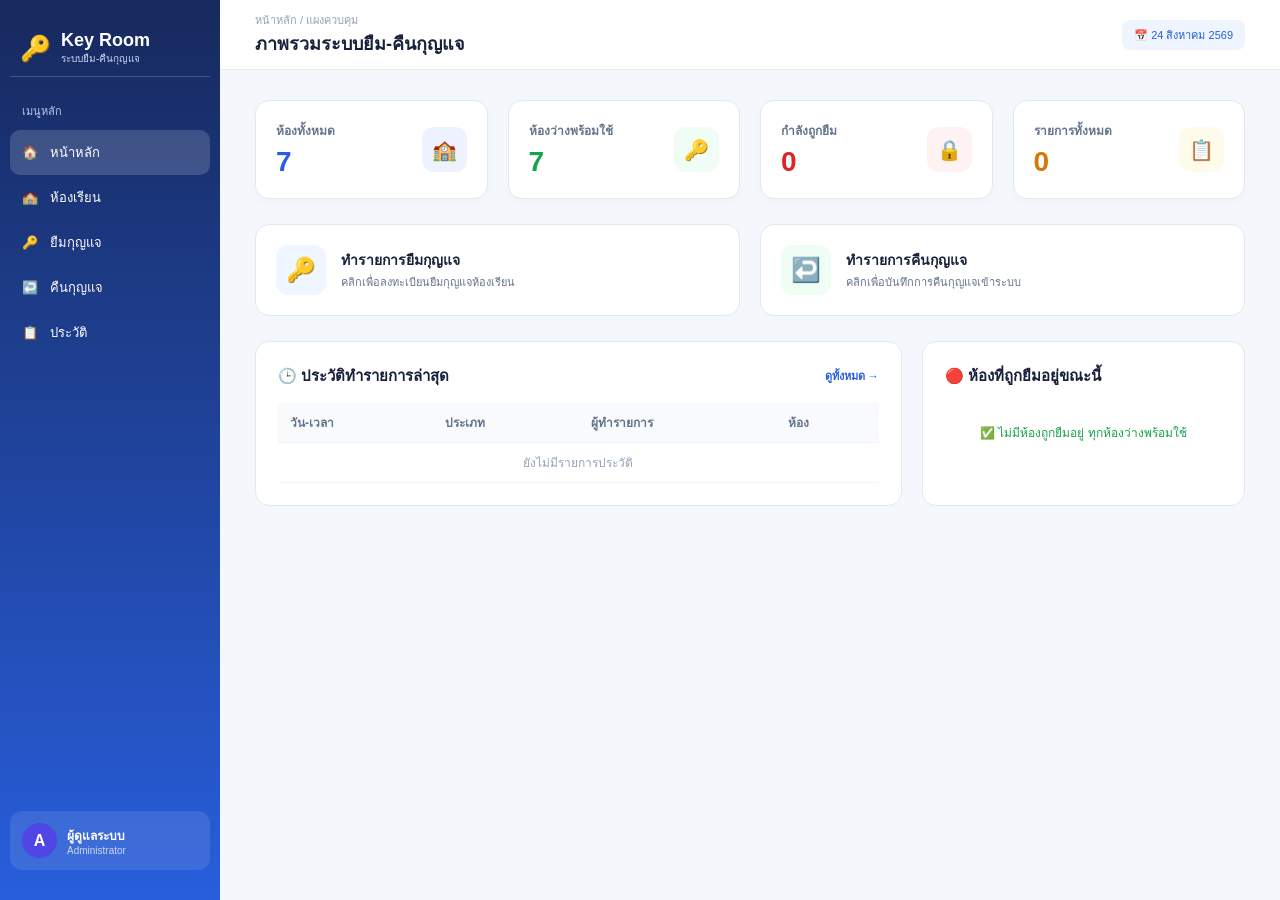
==== index.html @ a9593685 "Add files via upload" ====
<!DOCTYPE html>
<html lang="th">
<head>
    <meta charset="UTF-8">
    <meta name="viewport" content="width=device-width, initial-scale=1.0">
    <title>หน้าหลัก | Key Room</title>
    <style>
        * { margin: 0; padding: 0; box-sizing: border-box; }
        body { font-family: Arial, sans-serif; background: #f4f7fb; color: #17213a; }

        /* SIDEBAR */
        .sidebar { position: fixed; left: 0; top: 0; width: 220px; height: 100vh; background: linear-gradient(180deg, #17295d, #285edc); color: white; padding: 20px 10px; display: flex; flex-direction: column; justify-content: space-between; }
        .logo { display: flex; align-items: center; gap: 10px; padding: 10px; margin-bottom: 25px; border-bottom: 1px solid rgba(255,255,255,.2); }
        .logo-icon { font-size: 25px; }
        .logo h1 { font-size: 18px; }
        .logo p { font-size: 10px; color: #cbd6f2; }
        .menu-title { font-size: 11px; color: #b8c7ed; padding: 0 12px 10px; }
        .menu a { display: flex; align-items: center; gap: 12px; height: 45px; padding: 0 12px; color: white; text-decoration: none; border-radius: 10px; font-size: 13px; }
        .menu a:hover, .menu a.active { background: rgba(255,255,255,.16); }
        .admin-profile { background: rgba(255,255,255,0.1); padding: 12px; border-radius: 12px; display: flex; align-items: center; gap: 10px; margin-bottom: 10px; }
        .admin-avatar { width: 35px; height: 35px; background: #4f46e5; border-radius: 50%; display: flex; align-items: center; justify-content: center; font-weight: bold; }

        /* MAIN */
        .main { margin-left: 220px; min-height: 100vh; }
        .header { height: 70px; background: white; border-bottom: 1px solid #e5e9f0; display: flex; align-items: center; justify-content: space-between; padding: 0 35px; }
        .header h2 { font-size: 18px; }
        .date { background: #eef5ff; color: #2861d7; padding: 6px 12px; border-radius: 8px; font-size: 11px; }

        /* CONTENT Layout */
        .content { padding: 30px 35px; display: flex; flex-direction: column; gap: 25px; }
        
        /* STATS GRID */
        .stats-grid { display: grid; grid-template-columns: repeat(auto-fit, minmax(200px, 1fr)); gap: 20px; }
        .stat-card { background: white; border-radius: 14px; padding: 20px; border: 1px solid #e2e8f1; box-shadow: 0 4px 12px rgba(0,0,0,0.02); display: flex; align-items: center; justify-content: space-between; }
        .stat-info h3 { font-size: 12px; color: #64748b; margin-bottom: 6px; }
        .stat-info .num { font-size: 28px; font-weight: bold; }
        .stat-icon { width: 45px; height: 45px; border-radius: 12px; display: flex; align-items: center; justify-content: center; font-size: 20px; }

        /* QUICK ACTIONS */
        .quick-actions { display: grid; grid-template-columns: 1fr 1fr; gap: 20px; }
        .action-card { background: white; border: 1px solid #e2e8f1; border-radius: 14px; padding: 20px; text-decoration: none; color: inherit; display: flex; align-items: center; gap: 15px; transition: transform 0.2s, box-shadow 0.2s; }
        .action-card:hover { transform: translateY(-3px); box-shadow: 0 6px 20px rgba(0,0,0,0.05); }
        .action-icon { width: 50px; height: 50px; border-radius: 12px; display: flex; align-items: center; justify-content: center; font-size: 24px; }

        /* SECTION TABLES */
        .dashboard-grid { display: grid; grid-template-columns: 2fr 1fr; gap: 20px; }
        .card-box { background: white; border-radius: 14px; padding: 22px; border: 1px solid #e2e8f1; }
        .card-box h3 { font-size: 15px; margin-bottom: 15px; display: flex; align-items: center; justify-content: space-between; }
        
        table { width: 100%; border-collapse: collapse; font-size: 12px; }
        th, td { padding: 10px 12px; text-align: left; border-bottom: 1px solid #f1f5f9; }
        th { color: #64748b; font-weight: bold; background: #f8fafc; }
        
        .badge { padding: 3px 8px; border-radius: 6px; font-size: 10px; font-weight: bold; }
        .badge-ยืม { background: #fee2e2; color: #991b1b; }
        .badge-คืน { background: #dcfce7; color: #166534; }

        .borrowed-list { display: flex; flex-direction: column; gap: 10px; }
        .borrowed-item { background: #f8fafc; border-radius: 8px; padding: 10px 12px; border-left: 4px solid #ef4444; display: flex; justify-content: space-between; align-items: center; font-size: 12px; }

        /* RESPONSIVE FOR MOBILE (หน้าจอขนาดไม่เกิน 768px) */
        @media (max-width: 768px) {
            .sidebar { position: relative; width: 100%; height: auto; padding: 15px; }
            .logo { margin-bottom: 10px; }
            .menu { display: flex; flex-wrap: wrap; gap: 5px; }
            .menu a { flex: 1 1 calc(50% - 5px); height: 40px; font-size: 12px; justify-content: center; }
            .admin-profile { display: none; }
            .main { margin-left: 0; }
            .header { padding: 0 15px; }
            .content { padding: 15px; }
            .quick-actions, .dashboard-grid { grid-template-columns: 1fr; }
            .card-box { overflow-x: auto; }
        }
    </style>
</head>
<body>

<aside class="sidebar">
    <div>
        <div class="logo">
            <div class="logo-icon">🔑</div>
            <div>
                <h1>Key Room</h1>
                <p>ระบบยืม-คืนกุญแจ</p>
            </div>
        </div>
        <div class="menu-title">เมนูหลัก</div>
        <nav class="menu">
            <a href="index.html" class="active"><span>🏠</span><span>หน้าหลัก</span></a>
            <a href="rooms.html"><span>🏫</span><span>ห้องเรียน</span></a>
            <a href="borrow.html"><span>🔑</span><span>ยืมกุญแจ</span></a>
            <a href="return.html"><span>↩️</span><span>คืนกุญแจ</span></a>
            <a href="history.html"><span>📋</span><span>ประวัติ</span></a>
        </nav>
    </div>
    <div class="admin-profile">
        <div class="admin-avatar">A</div>
        <div>
            <div style="font-size:12px; font-weight:bold;">ผู้ดูแลระบบ</div>
            <div style="font-size:10px; color:#cbd6f2;">Administrator</div>
        </div>
    </div>
</aside>

<main class="main">
    <header class="header">
        <div>
            <div style="font-size: 11px; color: #94a3b8;">หน้าหลัก / แผงควบคุม</div>
            <h2>ภาพรวมระบบยืม-คืนกุญแจ</h2>
        </div>
        <div class="date">📅 24 สิงหาคม 2569</div>
    </header>

    <section class="content">
        <!-- 1. การ์ดสรุปตัวเลข (Stats) -->
        <div class="stats-grid">
            <div class="stat-card">
                <div class="stat-info">
                    <h3>ห้องทั้งหมด</h3>
                    <div class="num" id="totalRooms" style="color:#285edc;">7</div>
                </div>
                <div class="stat-icon" style="background:#eef2ff; color:#285edc;">🏫</div>
            </div>
            <div class="stat-card">
                <div class="stat-info">
                    <h3>ห้องว่างพร้อมใช้</h3>
                    <div class="num" id="availableRooms" style="color:#16a34a;">0</div>
                </div>
                <div class="stat-icon" style="background:#f0fdf4; color:#16a34a;">🔑</div>
            </div>
            <div class="stat-card">
                <div class="stat-info">
                    <h3>กำลังถูกยืม</h3>
                    <div class="num" id="borrowedRooms" style="color:#dc2626;">0</div>
                </div>
                <div class="stat-icon" style="background:#fef2f2; color:#dc2626;">🔒</div>
            </div>
            <div class="stat-card">
                <div class="stat-info">
                    <h3>รายการทั้งหมด</h3>
                    <div class="num" id="totalLogs" style="color:#d97706;">0</div>
                </div>
                <div class="stat-icon" style="background:#fffbeb; color:#d97706;">📋</div>
            </div>
        </div>

        <!-- 2. ปุ่มทางลัดด่วน (Quick Actions) -->
        <div class="quick-actions">
            <a href="borrow.html" class="action-card">
                <div class="action-icon" style="background:#eff6ff; color:#2563eb;">🔑</div>
                <div>
                    <strong style="font-size:14px;">ทํารายการยืมกุญแจ</strong>
                    <p style="font-size:11px; color:#64748b; margin-top:2px;">คลิกเพื่อลงทะเบียนยืมกุญแจห้องเรียน</p>
                </div>
            </a>
            <a href="return.html" class="action-card">
                <div class="action-icon" style="background:#f0fdf4; color:#16a34a;">↩️</div>
                <div>
                    <strong style="font-size:14px;">ทํารายการคืนกุญแจ</strong>
                    <p style="font-size:11px; color:#64748b; margin-top:2px;">คลิกเพื่อบันทึกการคืนกุญแจเข้าระบบ</p>
                </div>
            </a>
        </div>

        <!-- 3. รายการล่าสุด & ห้องที่ถูกยืมค้างอยู่ -->
        <div class="dashboard-grid">
            <div class="card-box">
                <h3>
                    <span>🕒 ประวัติทำรายการล่าสุด</span>
                    <a href="history.html" style="font-size:11px; color:#285edc; text-decoration:none;">ดูทั้งหมด →</a>
                </h3>
                <table>
                    <thead>
                        <tr>
                            <th>วัน-เวลา</th>
                            <th>ประเภท</th>
                            <th>ผู้ทำรายการ</th>
                            <th>ห้อง</th>
                        </tr>
                    </thead>
                    <tbody id="recentTable"></tbody>
                </table>
            </div>

            <div class="card-box">
                <h3>🔴 ห้องที่ถูกยืมอยู่ขณะนี้</h3>
                <div class="borrowed-list" id="borrowedList"></div>
            </div>
        </div>
    </section>
</main>

<script>
const allRooms = ["ห้อง 121", "ห้อง 122", "ห้อง 124", "ห้อง 125", "ห้อง 141", "ห้อง 142", "ห้อง 145"];

function getRoomNum(str) {
    return str ? str.replace(/[^0-9]/g, '') : '';
}

function updateDashboard() {
    const history = JSON.parse(localStorage.getItem("keyHistory")) || [];
    
    // 1. นับจำนวนห้องที่ถูกยืม
    let borrowedCount = 0;
    let currentlyBorrowedRooms = [];

    allRooms.forEach(roomName => {
        const roomNum = getRoomNum(roomName);
        const lastRecord = history.slice().reverse().find(item => getRoomNum(item.room) === roomNum);
        
        if (lastRecord && lastRecord.type === "ยืม") {
            borrowedCount++;
            currentlyBorrowedRooms.push({
                room: roomName,
                borrower: lastRecord.name,
                date: lastRecord.date
            });
        }
    });

    // 2. แสดงผล Stats
    document.getElementById("totalRooms").textContent = allRooms.length;
    document.getElementById("borrowedRooms").textContent = borrowedCount;
    document.getElementById("availableRooms").textContent = allRooms.length - borrowedCount;
    document.getElementById("totalLogs").textContent = history.length;

    // 3. แสดงตารางประวัติ 5 รายการล่าสุด
    const recentTable = document.getElementById("recentTable");
    recentTable.innerHTML = "";
    
    if (history.length === 0) {
        recentTable.innerHTML = '<tr><td colspan="4" style="text-align:center; color:#94a3b8;">ยังไม่มีรายการประวัติ</td></tr>';
    } else {
        history.slice().reverse().slice(0, 5).forEach(item => {
            const tr = document.createElement("tr");
            tr.innerHTML = `
                <td>${item.date ? item.date.split(' ')[1] || item.date : '-'}</td>
                <td><span class="badge badge-${item.type}">${item.type}</span></td>
                <td>${item.name}</td>
                <td><strong>${item.room}</strong></td>
            `;
            recentTable.appendChild(tr);
        });
    }

    // 4. แสดงรายชื่อห้องที่ค้างยืมอยู่
    const borrowedList = document.getElementById("borrowedList");
    borrowedList.innerHTML = "";

    if (currentlyBorrowedRooms.length === 0) {
        borrowedList.innerHTML = '<div style="text-align:center; color:#16a34a; padding:20px; font-size:12px;">✅ ไม่มีห้องถูกยืมอยู่ ทุกห้องว่างพร้อมใช้</div>';
    } else {
        currentlyBorrowedRooms.forEach(b => {
            const div = document.createElement("div");
            div.className = "borrowed-item";
            div.innerHTML = `
                <div>
                    <strong>${b.room}</strong>
                    <div style="font-size:10px; color:#64748b;">ผู้ยืม: ${b.borrower}</div>
                </div>
                <a href="return.html" style="font-size:10px; background:#ef4444; color:white; padding:4px 8px; border-radius:6px; text-decoration:none;">คืนห้อง</a>
            `;
            borrowedList.appendChild(div);
        });
    }
}

updateDashboard();
</script>

</body>
</html>
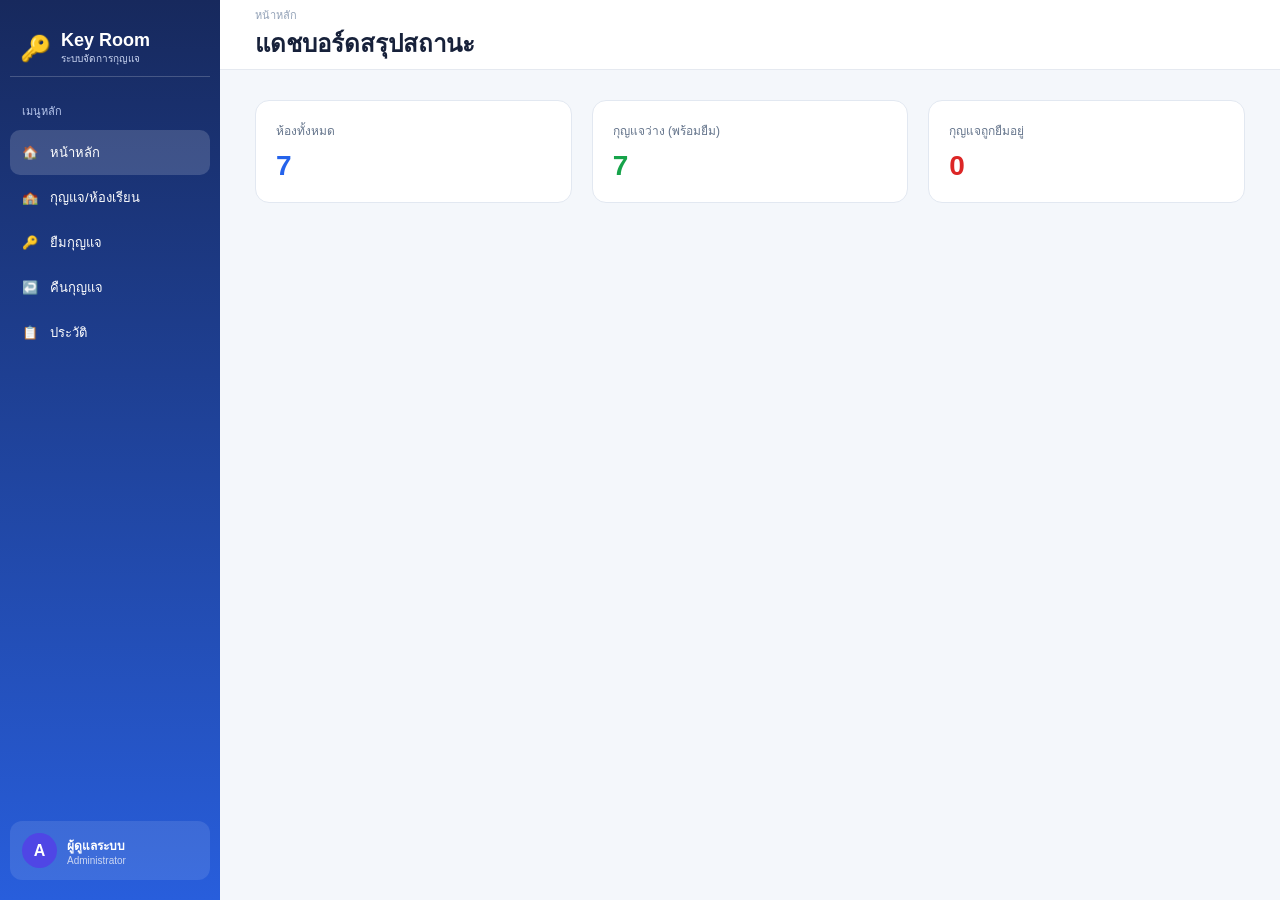
==== commit 4a97be7d: "Update index.html" ====
--- a/index.html
+++ b/index.html
@@ -3,12 +3,10 @@
 <head>
     <meta charset="UTF-8">
     <meta name="viewport" content="width=device-width, initial-scale=1.0">
-    <title>หน้าหลัก | Key Room</title>
+    <title>หน้าหลัก | Key Room System</title>
     <style>
         * { margin: 0; padding: 0; box-sizing: border-box; }
         body { font-family: Arial, sans-serif; background: #f4f7fb; color: #17213a; }
-
-        /* SIDEBAR */
         .sidebar { position: fixed; left: 0; top: 0; width: 220px; height: 100vh; background: linear-gradient(180deg, #17295d, #285edc); color: white; padding: 20px 10px; display: flex; flex-direction: column; justify-content: space-between; }
         .logo { display: flex; align-items: center; gap: 10px; padding: 10px; margin-bottom: 25px; border-bottom: 1px solid rgba(255,255,255,.2); }
         .logo-icon { font-size: 25px; }
@@ -17,256 +15,79 @@
         .menu-title { font-size: 11px; color: #b8c7ed; padding: 0 12px 10px; }
         .menu a { display: flex; align-items: center; gap: 12px; height: 45px; padding: 0 12px; color: white; text-decoration: none; border-radius: 10px; font-size: 13px; }
         .menu a:hover, .menu a.active { background: rgba(255,255,255,.16); }
-        .admin-profile { background: rgba(255,255,255,0.1); padding: 12px; border-radius: 12px; display: flex; align-items: center; gap: 10px; margin-bottom: 10px; }
+        .admin-profile { background: rgba(255,255,255,0.1); padding: 12px; border-radius: 12px; display: flex; align-items: center; gap: 10px; }
         .admin-avatar { width: 35px; height: 35px; background: #4f46e5; border-radius: 50%; display: flex; align-items: center; justify-content: center; font-weight: bold; }
-
-        /* MAIN */
         .main { margin-left: 220px; min-height: 100vh; }
         .header { height: 70px; background: white; border-bottom: 1px solid #e5e9f0; display: flex; align-items: center; justify-content: space-between; padding: 0 35px; }
-        .header h2 { font-size: 18px; }
-        .date { background: #eef5ff; color: #2861d7; padding: 6px 12px; border-radius: 8px; font-size: 11px; }
+        .content { padding: 30px 35px; display: flex; flex-direction: column; gap: 25px; }
+        .grid-stats { display: grid; grid-template-columns: repeat(auto-fit, minmax(200px, 1fr)); gap: 20px; }
+        .card { background: white; border-radius: 14px; padding: 20px; border: 1px solid #e2e8f1; }
+        .card h3 { font-size: 28px; color: #2563eb; margin-top: 10px; }
+        .card p { font-size: 12px; color: #64748b; }
 
-        /* CONTENT Layout */
-        .content { padding: 30px 35px; display: flex; flex-direction: column; gap: 25px; }
-        
-        /* STATS GRID */
-        .stats-grid { display: grid; grid-template-columns: repeat(auto-fit, minmax(200px, 1fr)); gap: 20px; }
-        .stat-card { background: white; border-radius: 14px; padding: 20px; border: 1px solid #e2e8f1; box-shadow: 0 4px 12px rgba(0,0,0,0.02); display: flex; align-items: center; justify-content: space-between; }
-        .stat-info h3 { font-size: 12px; color: #64748b; margin-bottom: 6px; }
-        .stat-info .num { font-size: 28px; font-weight: bold; }
-        .stat-icon { width: 45px; height: 45px; border-radius: 12px; display: flex; align-items: center; justify-content: center; font-size: 20px; }
-
-        /* QUICK ACTIONS */
-        .quick-actions { display: grid; grid-template-columns: 1fr 1fr; gap: 20px; }
-        .action-card { background: white; border: 1px solid #e2e8f1; border-radius: 14px; padding: 20px; text-decoration: none; color: inherit; display: flex; align-items: center; gap: 15px; transition: transform 0.2s, box-shadow 0.2s; }
-        .action-card:hover { transform: translateY(-3px); box-shadow: 0 6px 20px rgba(0,0,0,0.05); }
-        .action-icon { width: 50px; height: 50px; border-radius: 12px; display: flex; align-items: center; justify-content: center; font-size: 24px; }
-
-        /* SECTION TABLES */
-        .dashboard-grid { display: grid; grid-template-columns: 2fr 1fr; gap: 20px; }
-        .card-box { background: white; border-radius: 14px; padding: 22px; border: 1px solid #e2e8f1; }
-        .card-box h3 { font-size: 15px; margin-bottom: 15px; display: flex; align-items: center; justify-content: space-between; }
-        
-        table { width: 100%; border-collapse: collapse; font-size: 12px; }
-        th, td { padding: 10px 12px; text-align: left; border-bottom: 1px solid #f1f5f9; }
-        th { color: #64748b; font-weight: bold; background: #f8fafc; }
-        
-        .badge { padding: 3px 8px; border-radius: 6px; font-size: 10px; font-weight: bold; }
-        .badge-ยืม { background: #fee2e2; color: #991b1b; }
-        .badge-คืน { background: #dcfce7; color: #166534; }
-
-        .borrowed-list { display: flex; flex-direction: column; gap: 10px; }
-        .borrowed-item { background: #f8fafc; border-radius: 8px; padding: 10px 12px; border-left: 4px solid #ef4444; display: flex; justify-content: space-between; align-items: center; font-size: 12px; }
-
-        /* RESPONSIVE FOR MOBILE (หน้าจอขนาดไม่เกิน 768px) */
         @media (max-width: 768px) {
             .sidebar { position: relative; width: 100%; height: auto; padding: 15px; }
-            .logo { margin-bottom: 10px; }
             .menu { display: flex; flex-wrap: wrap; gap: 5px; }
             .menu a { flex: 1 1 calc(50% - 5px); height: 40px; font-size: 12px; justify-content: center; }
             .admin-profile { display: none; }
             .main { margin-left: 0; }
             .header { padding: 0 15px; }
             .content { padding: 15px; }
-            .quick-actions, .dashboard-grid { grid-template-columns: 1fr; }
-            .card-box { overflow-x: auto; }
         }
     </style>
 </head>
 <body>
-
 <aside class="sidebar">
     <div>
-        <div class="logo">
-            <div class="logo-icon">🔑</div>
-            <div>
-                <h1>Key Room</h1>
-                <p>ระบบยืม-คืนกุญแจ</p>
-            </div>
-        </div>
+        <div class="logo"><div class="logo-icon">🔑</div><div><h1>Key Room</h1><p>ระบบจัดการกุญแจ</p></div></div>
         <div class="menu-title">เมนูหลัก</div>
         <nav class="menu">
             <a href="index.html" class="active"><span>🏠</span><span>หน้าหลัก</span></a>
-            <a href="rooms.html"><span>🏫</span><span>ห้องเรียน</span></a>
+            <a href="rooms.html"><span>🏫</span><span>กุญแจ/ห้องเรียน</span></a>
             <a href="borrow.html"><span>🔑</span><span>ยืมกุญแจ</span></a>
             <a href="return.html"><span>↩️</span><span>คืนกุญแจ</span></a>
             <a href="history.html"><span>📋</span><span>ประวัติ</span></a>
         </nav>
     </div>
-    <div class="admin-profile">
-        <div class="admin-avatar">A</div>
-        <div>
-            <div style="font-size:12px; font-weight:bold;">ผู้ดูแลระบบ</div>
-            <div style="font-size:10px; color:#cbd6f2;">Administrator</div>
-        </div>
-    </div>
+    <div class="admin-profile"><div class="admin-avatar">A</div><div><div style="font-size:12px; font-weight:bold;">ผู้ดูแลระบบ</div><div style="font-size:10px; color:#cbd6f2;">Administrator</div></div></div>
 </aside>
-
 <main class="main">
     <header class="header">
-        <div>
-            <div style="font-size: 11px; color: #94a3b8;">หน้าหลัก / แผงควบคุม</div>
-            <h2>ภาพรวมระบบยืม-คืนกุญแจ</h2>
-        </div>
-        <div class="date">📅 24 สิงหาคม 2569</div>
+        <div><div style="font-size: 11px; color: #94a3b8;">หน้าหลัก</div><h2>แดชบอร์ดสรุปสถานะ</h2></div>
     </header>
-
     <section class="content">
-        <!-- 1. การ์ดสรุปตัวเลข (Stats) -->
-        <div class="stats-grid">
-            <div class="stat-card">
-                <div class="stat-info">
-                    <h3>ห้องทั้งหมด</h3>
-                    <div class="num" id="totalRooms" style="color:#285edc;">7</div>
-                </div>
-                <div class="stat-icon" style="background:#eef2ff; color:#285edc;">🏫</div>
-            </div>
-            <div class="stat-card">
-                <div class="stat-info">
-                    <h3>ห้องว่างพร้อมใช้</h3>
-                    <div class="num" id="availableRooms" style="color:#16a34a;">0</div>
-                </div>
-                <div class="stat-icon" style="background:#f0fdf4; color:#16a34a;">🔑</div>
-            </div>
-            <div class="stat-card">
-                <div class="stat-info">
-                    <h3>กำลังถูกยืม</h3>
-                    <div class="num" id="borrowedRooms" style="color:#dc2626;">0</div>
-                </div>
-                <div class="stat-icon" style="background:#fef2f2; color:#dc2626;">🔒</div>
-            </div>
-            <div class="stat-card">
-                <div class="stat-info">
-                    <h3>รายการทั้งหมด</h3>
-                    <div class="num" id="totalLogs" style="color:#d97706;">0</div>
-                </div>
-                <div class="stat-icon" style="background:#fffbeb; color:#d97706;">📋</div>
-            </div>
-        </div>
-
-        <!-- 2. ปุ่มทางลัดด่วน (Quick Actions) -->
-        <div class="quick-actions">
-            <a href="borrow.html" class="action-card">
-                <div class="action-icon" style="background:#eff6ff; color:#2563eb;">🔑</div>
-                <div>
-                    <strong style="font-size:14px;">ทํารายการยืมกุญแจ</strong>
-                    <p style="font-size:11px; color:#64748b; margin-top:2px;">คลิกเพื่อลงทะเบียนยืมกุญแจห้องเรียน</p>
-                </div>
-            </a>
-            <a href="return.html" class="action-card">
-                <div class="action-icon" style="background:#f0fdf4; color:#16a34a;">↩️</div>
-                <div>
-                    <strong style="font-size:14px;">ทํารายการคืนกุญแจ</strong>
-                    <p style="font-size:11px; color:#64748b; margin-top:2px;">คลิกเพื่อบันทึกการคืนกุญแจเข้าระบบ</p>
-                </div>
-            </a>
-        </div>
-
-        <!-- 3. รายการล่าสุด & ห้องที่ถูกยืมค้างอยู่ -->
-        <div class="dashboard-grid">
-            <div class="card-box">
-                <h3>
-                    <span>🕒 ประวัติทำรายการล่าสุด</span>
-                    <a href="history.html" style="font-size:11px; color:#285edc; text-decoration:none;">ดูทั้งหมด →</a>
-                </h3>
-                <table>
-                    <thead>
-                        <tr>
-                            <th>วัน-เวลา</th>
-                            <th>ประเภท</th>
-                            <th>ผู้ทำรายการ</th>
-                            <th>ห้อง</th>
-                        </tr>
-                    </thead>
-                    <tbody id="recentTable"></tbody>
-                </table>
-            </div>
-
-            <div class="card-box">
-                <h3>🔴 ห้องที่ถูกยืมอยู่ขณะนี้</h3>
-                <div class="borrowed-list" id="borrowedList"></div>
-            </div>
+        <div class="grid-stats">
+            <div class="card"><p>ห้องทั้งหมด</p><h3 id="totalRooms">7</h3></div>
+            <div class="card"><p>กุญแจว่าง (พร้อมยืม)</p><h3 id="availableRooms" style="color:#16a34a;">0</h3></div>
+            <div class="card"><p>กุญแจถูกยืมอยู่</p><h3 id="borrowedRooms" style="color:#dc2626;">0</h3></div>
         </div>
     </section>
 </main>
-
 <script>
-const allRooms = ["ห้อง 121", "ห้อง 122", "ห้อง 124", "ห้อง 125", "ห้อง 141", "ห้อง 142", "ห้อง 145"];
-
-function getRoomNum(str) {
-    return str ? str.replace(/[^0-9]/g, '') : '';
-}
+const roomsData = [
+    { keyId: "K121", roomId: "R121", roomName: "ห้อง 121", building: "อาคาร 1", floor: "ชั้น 1", computers: 30, keyStatus: "ว่าง" },
+    { keyId: "K122", roomId: "R122", roomName: "ห้อง 122", building: "อาคาร 1", floor: "ชั้น 1", computers: 30, keyStatus: "ว่าง" },
+    { keyId: "K124", roomId: "R124", roomName: "ห้อง 124", building: "อาคาร 1", floor: "ชั้น 1", computers: 35, keyStatus: "ว่าง" },
+    { keyId: "K125", roomId: "R125", roomName: "ห้อง 125", building: "อาคาร 1", floor: "ชั้น 1", computers: 35, keyStatus: "ว่าง" },
+    { keyId: "K141", roomId: "R141", roomName: "ห้อง 141", building: "อาคาร 1", floor: "ชั้น 2", computers: 40, keyStatus: "ว่าง" },
+    { keyId: "K142", roomId: "R142", roomName: "ห้อง 142", building: "อาคาร 1", floor: "ชั้น 2", computers: 40, keyStatus: "ว่าง" },
+    { keyId: "K145", roomId: "R145", roomName: "ห้อง 145", building: "อาคาร 1", floor: "ชั้น 2", computers: 30, keyStatus: "ว่าง" }
+];
 
 function updateDashboard() {
-    const history = JSON.parse(localStorage.getItem("keyHistory")) || [];
-    
-    // 1. นับจำนวนห้องที่ถูกยืม
+    const history = JSON.parse(localStorage.getItem("borrowLogs")) || [];
     let borrowedCount = 0;
-    let currentlyBorrowedRooms = [];
-
-    allRooms.forEach(roomName => {
-        const roomNum = getRoomNum(roomName);
-        const lastRecord = history.slice().reverse().find(item => getRoomNum(item.room) === roomNum);
-        
-        if (lastRecord && lastRecord.type === "ยืม") {
+    roomsData.forEach(r => {
+        const lastRecord = history.slice().reverse().find(item => item.keyId === r.keyId);
+        if (lastRecord && lastRecord.status === "ยืมอยู่") {
             borrowedCount++;
-            currentlyBorrowedRooms.push({
-                room: roomName,
-                borrower: lastRecord.name,
-                date: lastRecord.date
-            });
         }
     });
-
-    // 2. แสดงผล Stats
-    document.getElementById("totalRooms").textContent = allRooms.length;
-    document.getElementById("borrowedRooms").textContent = borrowedCount;
-    document.getElementById("availableRooms").textContent = allRooms.length - borrowedCount;
-    document.getElementById("totalLogs").textContent = history.length;
-
-    // 3. แสดงตารางประวัติ 5 รายการล่าสุด
-    const recentTable = document.getElementById("recentTable");
-    recentTable.innerHTML = "";
-    
-    if (history.length === 0) {
-        recentTable.innerHTML = '<tr><td colspan="4" style="text-align:center; color:#94a3b8;">ยังไม่มีรายการประวัติ</td></tr>';
-    } else {
-        history.slice().reverse().slice(0, 5).forEach(item => {
-            const tr = document.createElement("tr");
-            tr.innerHTML = `
-                <td>${item.date ? item.date.split(' ')[1] || item.date : '-'}</td>
-                <td><span class="badge badge-${item.type}">${item.type}</span></td>
-                <td>${item.name}</td>
-                <td><strong>${item.room}</strong></td>
-            `;
-            recentTable.appendChild(tr);
-        });
-    }
-
-    // 4. แสดงรายชื่อห้องที่ค้างยืมอยู่
-    const borrowedList = document.getElementById("borrowedList");
-    borrowedList.innerHTML = "";
-
-    if (currentlyBorrowedRooms.length === 0) {
-        borrowedList.innerHTML = '<div style="text-align:center; color:#16a34a; padding:20px; font-size:12px;">✅ ไม่มีห้องถูกยืมอยู่ ทุกห้องว่างพร้อมใช้</div>';
-    } else {
-        currentlyBorrowedRooms.forEach(b => {
-            const div = document.createElement("div");
-            div.className = "borrowed-item";
-            div.innerHTML = `
-                <div>
-                    <strong>${b.room}</strong>
-                    <div style="font-size:10px; color:#64748b;">ผู้ยืม: ${b.borrower}</div>
-                </div>
-                <a href="return.html" style="font-size:10px; background:#ef4444; color:white; padding:4px 8px; border-radius:6px; text-decoration:none;">คืนห้อง</a>
-            `;
-            borrowedList.appendChild(div);
-        });
-    }
+    document.getElementById("totalRooms").innerText = roomsData.length;
+    document.getElementById("borrowedRooms").innerText = borrowedCount;
+    document.getElementById("availableRooms").innerText = roomsData.length - borrowedCount;
 }
-
 updateDashboard();
 </script>
-
 </body>
-</html>+</html>
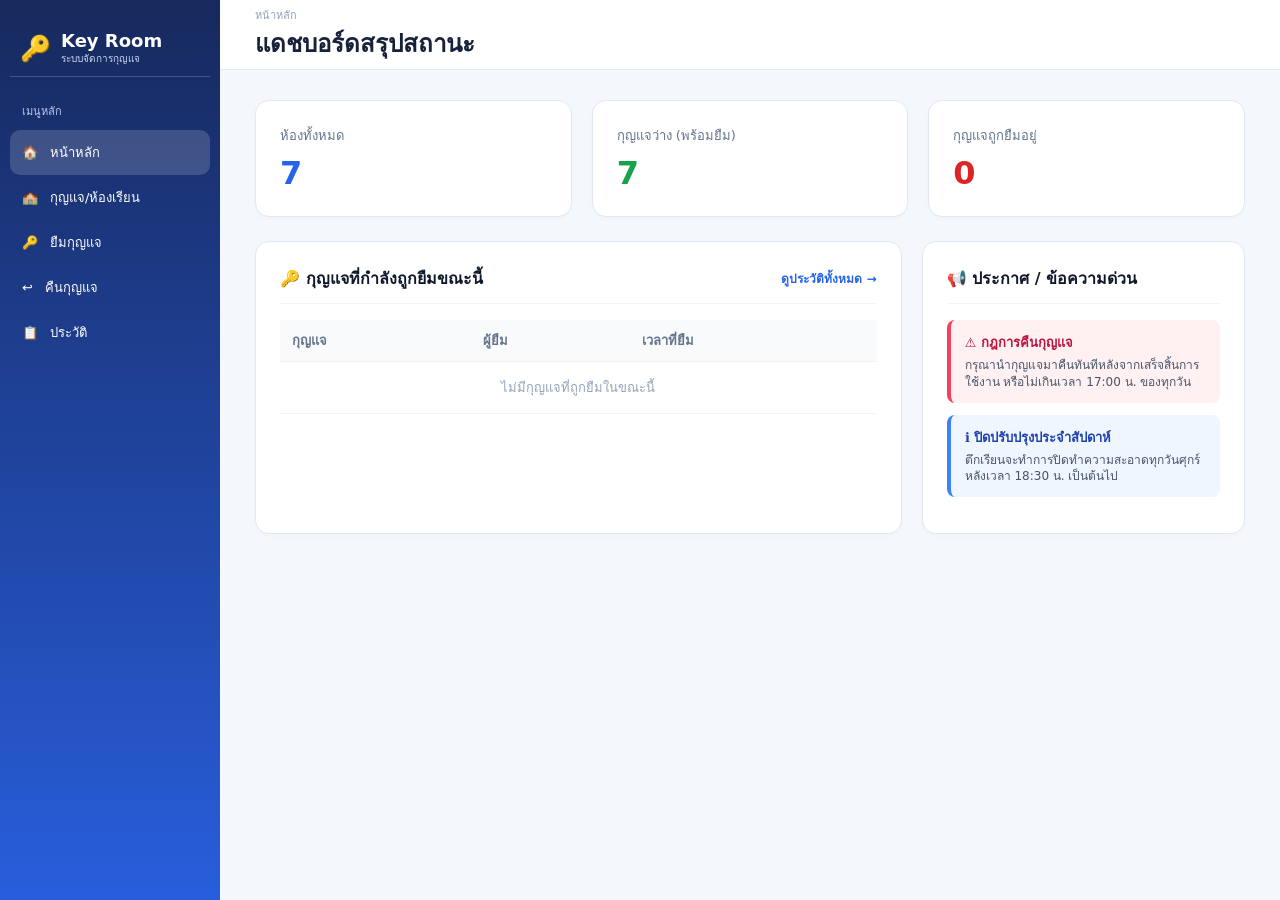
==== commit b1c440de: "Update index.html" ====
--- a/index.html
+++ b/index.html
@@ -5,9 +5,11 @@
     <meta name="viewport" content="width=device-width, initial-scale=1.0">
     <title>หน้าหลัก | Key Room System</title>
     <style>
-        * { margin: 0; padding: 0; box-sizing: border-box; }
-        body { font-family: Arial, sans-serif; background: #f4f7fb; color: #17213a; }
-        .sidebar { position: fixed; left: 0; top: 0; width: 220px; height: 100vh; background: linear-gradient(180deg, #17295d, #285edc); color: white; padding: 20px 10px; display: flex; flex-direction: column; justify-content: space-between; }
+        * { margin: 0; padding: 0; box-sizing: border-box; font-family: system-ui, -apple-system, sans-serif; }
+        body { background: #f4f7fb; color: #17213a; }
+        
+        /* Layout Sidebar & Main */
+        .sidebar { position: fixed; left: 0; top: 0; width: 220px; height: 100vh; background: linear-gradient(180deg, #17295d, #285edc); color: white; padding: 20px 10px; display: flex; flex-direction: column; justify-content: space-between; z-index: 100; }
         .logo { display: flex; align-items: center; gap: 10px; padding: 10px; margin-bottom: 25px; border-bottom: 1px solid rgba(255,255,255,.2); }
         .logo-icon { font-size: 25px; }
         .logo h1 { font-size: 18px; }
@@ -15,28 +17,58 @@
         .menu-title { font-size: 11px; color: #b8c7ed; padding: 0 12px 10px; }
         .menu a { display: flex; align-items: center; gap: 12px; height: 45px; padding: 0 12px; color: white; text-decoration: none; border-radius: 10px; font-size: 13px; }
         .menu a:hover, .menu a.active { background: rgba(255,255,255,.16); }
-        .admin-profile { background: rgba(255,255,255,0.1); padding: 12px; border-radius: 12px; display: flex; align-items: center; gap: 10px; }
-        .admin-avatar { width: 35px; height: 35px; background: #4f46e5; border-radius: 50%; display: flex; align-items: center; justify-content: center; font-weight: bold; }
         .main { margin-left: 220px; min-height: 100vh; }
         .header { height: 70px; background: white; border-bottom: 1px solid #e5e9f0; display: flex; align-items: center; justify-content: space-between; padding: 0 35px; }
-        .content { padding: 30px 35px; display: flex; flex-direction: column; gap: 25px; }
-        .grid-stats { display: grid; grid-template-columns: repeat(auto-fit, minmax(200px, 1fr)); gap: 20px; }
-        .card { background: white; border-radius: 14px; padding: 20px; border: 1px solid #e2e8f1; }
-        .card h3 { font-size: 28px; color: #2563eb; margin-top: 10px; }
-        .card p { font-size: 12px; color: #64748b; }
+        
+        /* Content Area */
+        .content { padding: 30px 35px; display: flex; flex-direction: column; gap: 24px; }
+        
+        /* Stats Grid */
+        .stats-grid { display: grid; grid-template-columns: repeat(3, 1fr); gap: 20px; }
+        .stat-card { background: white; padding: 24px; border-radius: 14px; border: 1px solid #e2e8f1; box-shadow: 0 2px 4px rgba(0,0,0,0.02); }
+        .stat-card .title { font-size: 13px; color: #64748b; font-weight: 500; margin-bottom: 8px; }
+        .stat-card .value { font-size: 32px; font-weight: bold; }
+        .val-blue { color: #2563eb; }
+        .val-green { color: #16a34a; }
+        .val-red { color: #dc2626; }
+
+        /* Dashboard Lower Section Grid (คอมพิวเตอร์) */
+        .dashboard-grid { display: grid; grid-template-columns: 2fr 1fr; gap: 20px; }
+        
+        /* Card Boxes */
+        .dashboard-card { background: white; padding: 24px; border-radius: 14px; border: 1px solid #e2e8f1; box-shadow: 0 2px 4px rgba(0,0,0,0.02); }
+        .card-header { display: flex; justify-content: space-between; align-items: center; margin-bottom: 16px; border-bottom: 1px solid #f1f5f9; padding-bottom: 12px; }
+        .card-header h3 { font-size: 16px; color: #0f172a; }
+        
+        /* Urgent Notice Styles */
+        .notice-box { background: #fff1f2; border-left: 4px solid #f43f5e; padding: 12px 14px; border-radius: 8px; margin-bottom: 12px; }
+        .notice-title { font-size: 13px; font-weight: bold; color: #be123c; margin-bottom: 4px; display: flex; align-items: center; gap: 6px; }
+        .notice-desc { font-size: 12px; color: #475569; line-height: 1.4; }
+        
+        /* Table Quick View */
+        .table-responsive { width: 100%; overflow-x: auto; }
+        table { width: 100%; border-collapse: collapse; text-align: left; }
+        th, td { padding: 10px 12px; font-size: 13px; border-bottom: 1px solid #f1f5f9; }
+        th { color: #64748b; font-weight: 600; background: #f8fafc; }
+
+        /* Responsive Breakpoints */
+        @media (max-width: 1024px) {
+            .dashboard-grid { grid-template-columns: 1fr; }
+        }
 
         @media (max-width: 768px) {
             .sidebar { position: relative; width: 100%; height: auto; padding: 15px; }
             .menu { display: flex; flex-wrap: wrap; gap: 5px; }
             .menu a { flex: 1 1 calc(50% - 5px); height: 40px; font-size: 12px; justify-content: center; }
-            .admin-profile { display: none; }
             .main { margin-left: 0; }
             .header { padding: 0 15px; }
             .content { padding: 15px; }
+            .stats-grid { grid-template-columns: 1fr; }
         }
     </style>
 </head>
 <body>
+
 <aside class="sidebar">
     <div>
         <div class="logo"><div class="logo-icon">🔑</div><div><h1>Key Room</h1><p>ระบบจัดการกุญแจ</p></div></div>
@@ -49,45 +81,119 @@
             <a href="history.html"><span>📋</span><span>ประวัติ</span></a>
         </nav>
     </div>
-    <div class="admin-profile"><div class="admin-avatar">A</div><div><div style="font-size:12px; font-weight:bold;">ผู้ดูแลระบบ</div><div style="font-size:10px; color:#cbd6f2;">Administrator</div></div></div>
 </aside>
+
 <main class="main">
     <header class="header">
         <div><div style="font-size: 11px; color: #94a3b8;">หน้าหลัก</div><h2>แดชบอร์ดสรุปสถานะ</h2></div>
     </header>
+
     <section class="content">
-        <div class="grid-stats">
-            <div class="card"><p>ห้องทั้งหมด</p><h3 id="totalRooms">7</h3></div>
-            <div class="card"><p>กุญแจว่าง (พร้อมยืม)</p><h3 id="availableRooms" style="color:#16a34a;">0</h3></div>
-            <div class="card"><p>กุญแจถูกยืมอยู่</p><h3 id="borrowedRooms" style="color:#dc2626;">0</h3></div>
+        <!-- 3 การ์ดตัวเลขสรุป -->
+        <div class="stats-grid">
+            <div class="stat-card">
+                <div class="title">ห้องทั้งหมด</div>
+                <div class="value val-blue" id="totalRoomsCount">7</div>
+            </div>
+            <div class="stat-card">
+                <div class="title">กุญแจว่าง (พร้อมยืม)</div>
+                <div class="value val-green" id="availableCount">0</div>
+            </div>
+            <div class="stat-card">
+                <div class="title">กุญแจถูกยืมอยู่</div>
+                <div class="value val-red" id="borrowedCount">0</div>
+            </div>
+        </div>
+
+        <!-- โซนข้อความด่วน และ รายการยืมล่าสุด (เติมเต็มหน้าจอคอม) -->
+        <div class="dashboard-grid">
+            
+            <!-- ตารางยืมค้างอยู่ล่าสุด -->
+            <div class="dashboard-card">
+                <div class="card-header">
+                    <h3>🔑 กุญแจที่กำลังถูกยืมขณะนี้</h3>
+                    <a href="history.html" style="font-size: 12px; color: #2563eb; text-decoration: none; font-weight: bold;">ดูประวัติทั้งหมด →</a>
+                </div>
+                <div class="table-responsive">
+                    <table>
+                        <thead>
+                            <tr>
+                                <th>กุญแจ</th>
+                                <th>ผู้ยืม</th>
+                                <th>เวลาที่ยืม</th>
+                            </tr>
+                        </thead>
+                        <tbody id="activeBorrowList">
+                            <!-- ข้อมูล JS -->
+                        </tbody>
+                    </table>
+                </div>
+            </div>
+
+            <!-- กล่องข้อความด่วน / ประกาศระบบ -->
+            <div class="dashboard-card">
+                <div class="card-header">
+                    <h3>📢 ประกาศ / ข้อความด่วน</h3>
+                </div>
+                
+                <div class="notice-box">
+                    <div class="notice-title">⚠️ กฎการคืนกุญแจ</div>
+                    <div class="notice-desc">กรุณานำกุญแจมาคืนทันทีหลังจากเสร็จสิ้นการใช้งาน หรือไม่เกินเวลา 17:00 น. ของทุกวัน</div>
+                </div>
+
+                <div class="notice-box" style="background: #eff6ff; border-left-color: #3b82f6;">
+                    <div class="notice-title" style="color: #1e40af;">ℹ️ ปิดปรับปรุงประจำสัปดาห์</div>
+                    <div class="notice-desc">ตึกเรียนจะทำการปิดทำความสะอาดทุกวันศุกร์ หลังเวลา 18:30 น. เป็นต้นไป</div>
+                </div>
+            </div>
+
         </div>
     </section>
 </main>
+
 <script>
 const roomsData = [
-    { keyId: "K121", roomId: "R121", roomName: "ห้อง 121", building: "อาคาร 1", floor: "ชั้น 1", computers: 30, keyStatus: "ว่าง" },
-    { keyId: "K122", roomId: "R122", roomName: "ห้อง 122", building: "อาคาร 1", floor: "ชั้น 1", computers: 30, keyStatus: "ว่าง" },
-    { keyId: "K124", roomId: "R124", roomName: "ห้อง 124", building: "อาคาร 1", floor: "ชั้น 1", computers: 35, keyStatus: "ว่าง" },
-    { keyId: "K125", roomId: "R125", roomName: "ห้อง 125", building: "อาคาร 1", floor: "ชั้น 1", computers: 35, keyStatus: "ว่าง" },
-    { keyId: "K141", roomId: "R141", roomName: "ห้อง 141", building: "อาคาร 1", floor: "ชั้น 2", computers: 40, keyStatus: "ว่าง" },
-    { keyId: "K142", roomId: "R142", roomName: "ห้อง 142", building: "อาคาร 1", floor: "ชั้น 2", computers: 40, keyStatus: "ว่าง" },
-    { keyId: "K145", roomId: "R145", roomName: "ห้อง 145", building: "อาคาร 1", floor: "ชั้น 2", computers: 30, keyStatus: "ว่าง" }
+    { keyId: "K121", roomName: "ห้อง 121" },
+    { keyId: "K122", roomName: "ห้อง 122" },
+    { keyId: "K124", roomName: "ห้อง 124" },
+    { keyId: "K125", roomName: "ห้อง 125" },
+    { keyId: "K141", roomName: "ห้อง 141" },
+    { keyId: "K142", roomName: "ห้อง 142" },
+    { keyId: "K145", roomName: "ห้อง 145" }
 ];
 
 function updateDashboard() {
     const history = JSON.parse(localStorage.getItem("borrowLogs")) || [];
-    let borrowedCount = 0;
-    roomsData.forEach(r => {
-        const lastRecord = history.slice().reverse().find(item => item.keyId === r.keyId);
-        if (lastRecord && lastRecord.status === "ยืมอยู่") {
-            borrowedCount++;
-        }
-    });
-    document.getElementById("totalRooms").innerText = roomsData.length;
-    document.getElementById("borrowedRooms").innerText = borrowedCount;
-    document.getElementById("availableRooms").innerText = roomsData.length - borrowedCount;
+    
+    // หาตัวที่ยังยืมอยู่
+    const activeBorrows = history.filter(item => item.status === "ยืมอยู่" || !item.returnTime || item.returnTime === "-");
+    
+    // อัปเดตตัวเลข Stats
+    document.getElementById("totalRoomsCount").textContent = roomsData.length;
+    document.getElementById("borrowedCount").textContent = activeBorrows.length;
+    document.getElementById("availableCount").textContent = roomsData.length - activeBorrows.length;
+
+    // อัปเดตตารางรายการที่ยืมอยู่
+    const listBody = document.getElementById("activeBorrowList");
+    if (activeBorrows.length === 0) {
+        listBody.innerHTML = `<tr><td colspan="3" style="text-align:center; color:#94a3b8; padding: 15px;">ไม่มีกุญแจที่ถูกยืมในขณะนี้</td></tr>`;
+        return;
+    }
+
+    listBody.innerHTML = activeBorrows.map(item => {
+        const roomObj = roomsData.find(r => r.keyId === item.keyId);
+        const roomName = roomObj ? roomObj.roomName : item.keyId;
+        return `
+            <tr>
+                <td><b style="color:#2563eb;">${roomName}</b> <span style="font-size:11px; color:#64748b;">(${item.keyId})</span></td>
+                <td><b>${item.borrowerName || '-'}</b></td>
+                <td style="font-size:12px; color:#64748b;">${item.borrowTime || '-'}</td>
+            </tr>
+        `;
+    }).join('');
 }
-updateDashboard();
+
+document.addEventListener("DOMContentLoaded", updateDashboard);
 </script>
 </body>
 </html>
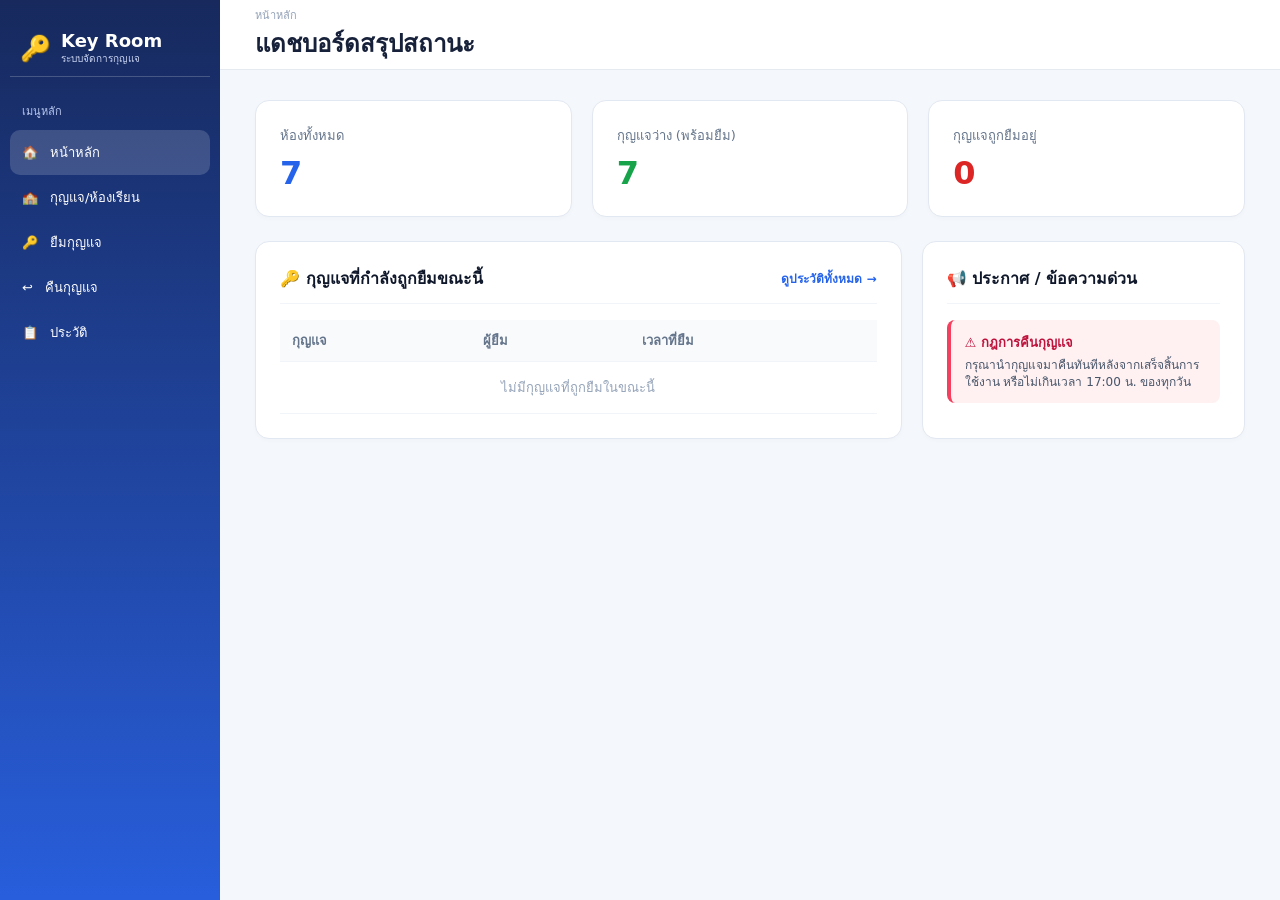
==== commit ba5b0d24: "Update index.html" ====
--- a/index.html
+++ b/index.html
@@ -8,7 +8,6 @@
         * { margin: 0; padding: 0; box-sizing: border-box; font-family: system-ui, -apple-system, sans-serif; }
         body { background: #f4f7fb; color: #17213a; }
         
-        /* Layout Sidebar & Main */
         .sidebar { position: fixed; left: 0; top: 0; width: 220px; height: 100vh; background: linear-gradient(180deg, #17295d, #285edc); color: white; padding: 20px 10px; display: flex; flex-direction: column; justify-content: space-between; z-index: 100; }
         .logo { display: flex; align-items: center; gap: 10px; padding: 10px; margin-bottom: 25px; border-bottom: 1px solid rgba(255,255,255,.2); }
         .logo-icon { font-size: 25px; }
@@ -20,10 +19,8 @@
         .main { margin-left: 220px; min-height: 100vh; }
         .header { height: 70px; background: white; border-bottom: 1px solid #e5e9f0; display: flex; align-items: center; justify-content: space-between; padding: 0 35px; }
         
-        /* Content Area */
         .content { padding: 30px 35px; display: flex; flex-direction: column; gap: 24px; }
         
-        /* Stats Grid */
         .stats-grid { display: grid; grid-template-columns: repeat(3, 1fr); gap: 20px; }
         .stat-card { background: white; padding: 24px; border-radius: 14px; border: 1px solid #e2e8f1; box-shadow: 0 2px 4px rgba(0,0,0,0.02); }
         .stat-card .title { font-size: 13px; color: #64748b; font-weight: 500; margin-bottom: 8px; }
@@ -32,26 +29,20 @@
         .val-green { color: #16a34a; }
         .val-red { color: #dc2626; }
 
-        /* Dashboard Lower Section Grid (คอมพิวเตอร์) */
         .dashboard-grid { display: grid; grid-template-columns: 2fr 1fr; gap: 20px; }
-        
-        /* Card Boxes */
         .dashboard-card { background: white; padding: 24px; border-radius: 14px; border: 1px solid #e2e8f1; box-shadow: 0 2px 4px rgba(0,0,0,0.02); }
         .card-header { display: flex; justify-content: space-between; align-items: center; margin-bottom: 16px; border-bottom: 1px solid #f1f5f9; padding-bottom: 12px; }
         .card-header h3 { font-size: 16px; color: #0f172a; }
         
-        /* Urgent Notice Styles */
-        .notice-box { background: #fff1f2; border-left: 4px solid #f43f5e; padding: 12px 14px; border-radius: 8px; margin-bottom: 12px; }
+        .notice-box { background: #fff1f2; border-left: 4px solid #f43f5e; padding: 12px 14px; border-radius: 8px; }
         .notice-title { font-size: 13px; font-weight: bold; color: #be123c; margin-bottom: 4px; display: flex; align-items: center; gap: 6px; }
         .notice-desc { font-size: 12px; color: #475569; line-height: 1.4; }
         
-        /* Table Quick View */
         .table-responsive { width: 100%; overflow-x: auto; }
         table { width: 100%; border-collapse: collapse; text-align: left; }
         th, td { padding: 10px 12px; font-size: 13px; border-bottom: 1px solid #f1f5f9; }
         th { color: #64748b; font-weight: 600; background: #f8fafc; }
 
-        /* Responsive Breakpoints */
         @media (max-width: 1024px) {
             .dashboard-grid { grid-template-columns: 1fr; }
         }
@@ -89,7 +80,6 @@
     </header>
 
     <section class="content">
-        <!-- 3 การ์ดตัวเลขสรุป -->
         <div class="stats-grid">
             <div class="stat-card">
                 <div class="title">ห้องทั้งหมด</div>
@@ -105,10 +95,7 @@
             </div>
         </div>
 
-        <!-- โซนข้อความด่วน และ รายการยืมล่าสุด (เติมเต็มหน้าจอคอม) -->
         <div class="dashboard-grid">
-            
-            <!-- ตารางยืมค้างอยู่ล่าสุด -->
             <div class="dashboard-card">
                 <div class="card-header">
                     <h3>🔑 กุญแจที่กำลังถูกยืมขณะนี้</h3>
@@ -124,13 +111,11 @@
                             </tr>
                         </thead>
                         <tbody id="activeBorrowList">
-                            <!-- ข้อมูล JS -->
                         </tbody>
                     </table>
                 </div>
             </div>
 
-            <!-- กล่องข้อความด่วน / ประกาศระบบ -->
             <div class="dashboard-card">
                 <div class="card-header">
                     <h3>📢 ประกาศ / ข้อความด่วน</h3>
@@ -140,13 +125,7 @@
                     <div class="notice-title">⚠️ กฎการคืนกุญแจ</div>
                     <div class="notice-desc">กรุณานำกุญแจมาคืนทันทีหลังจากเสร็จสิ้นการใช้งาน หรือไม่เกินเวลา 17:00 น. ของทุกวัน</div>
                 </div>
-
-                <div class="notice-box" style="background: #eff6ff; border-left-color: #3b82f6;">
-                    <div class="notice-title" style="color: #1e40af;">ℹ️ ปิดปรับปรุงประจำสัปดาห์</div>
-                    <div class="notice-desc">ตึกเรียนจะทำการปิดทำความสะอาดทุกวันศุกร์ หลังเวลา 18:30 น. เป็นต้นไป</div>
-                </div>
             </div>
-
         </div>
     </section>
 </main>
@@ -164,16 +143,12 @@
 
 function updateDashboard() {
     const history = JSON.parse(localStorage.getItem("borrowLogs")) || [];
-    
-    // หาตัวที่ยังยืมอยู่
     const activeBorrows = history.filter(item => item.status === "ยืมอยู่" || !item.returnTime || item.returnTime === "-");
     
-    // อัปเดตตัวเลข Stats
     document.getElementById("totalRoomsCount").textContent = roomsData.length;
     document.getElementById("borrowedCount").textContent = activeBorrows.length;
     document.getElementById("availableCount").textContent = roomsData.length - activeBorrows.length;
 
-    // อัปเดตตารางรายการที่ยืมอยู่
     const listBody = document.getElementById("activeBorrowList");
     if (activeBorrows.length === 0) {
         listBody.innerHTML = `<tr><td colspan="3" style="text-align:center; color:#94a3b8; padding: 15px;">ไม่มีกุญแจที่ถูกยืมในขณะนี้</td></tr>`;
